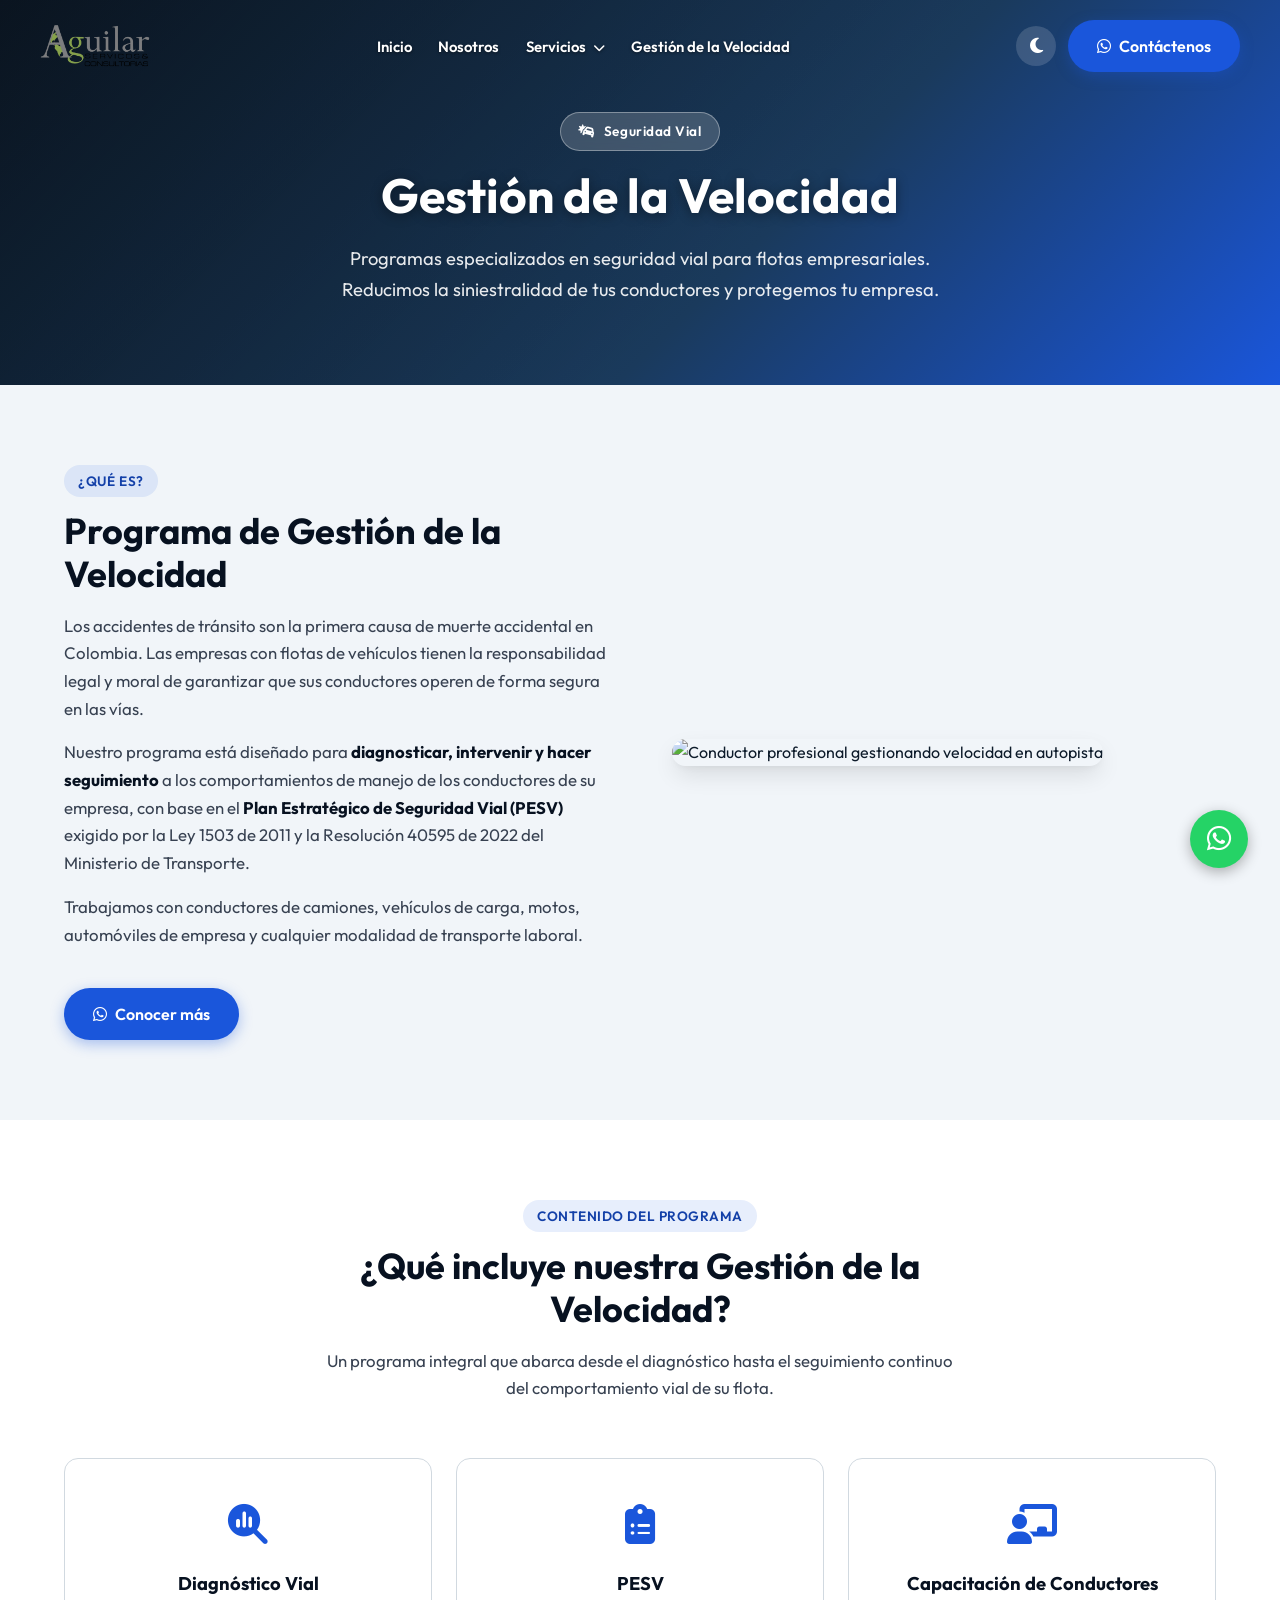
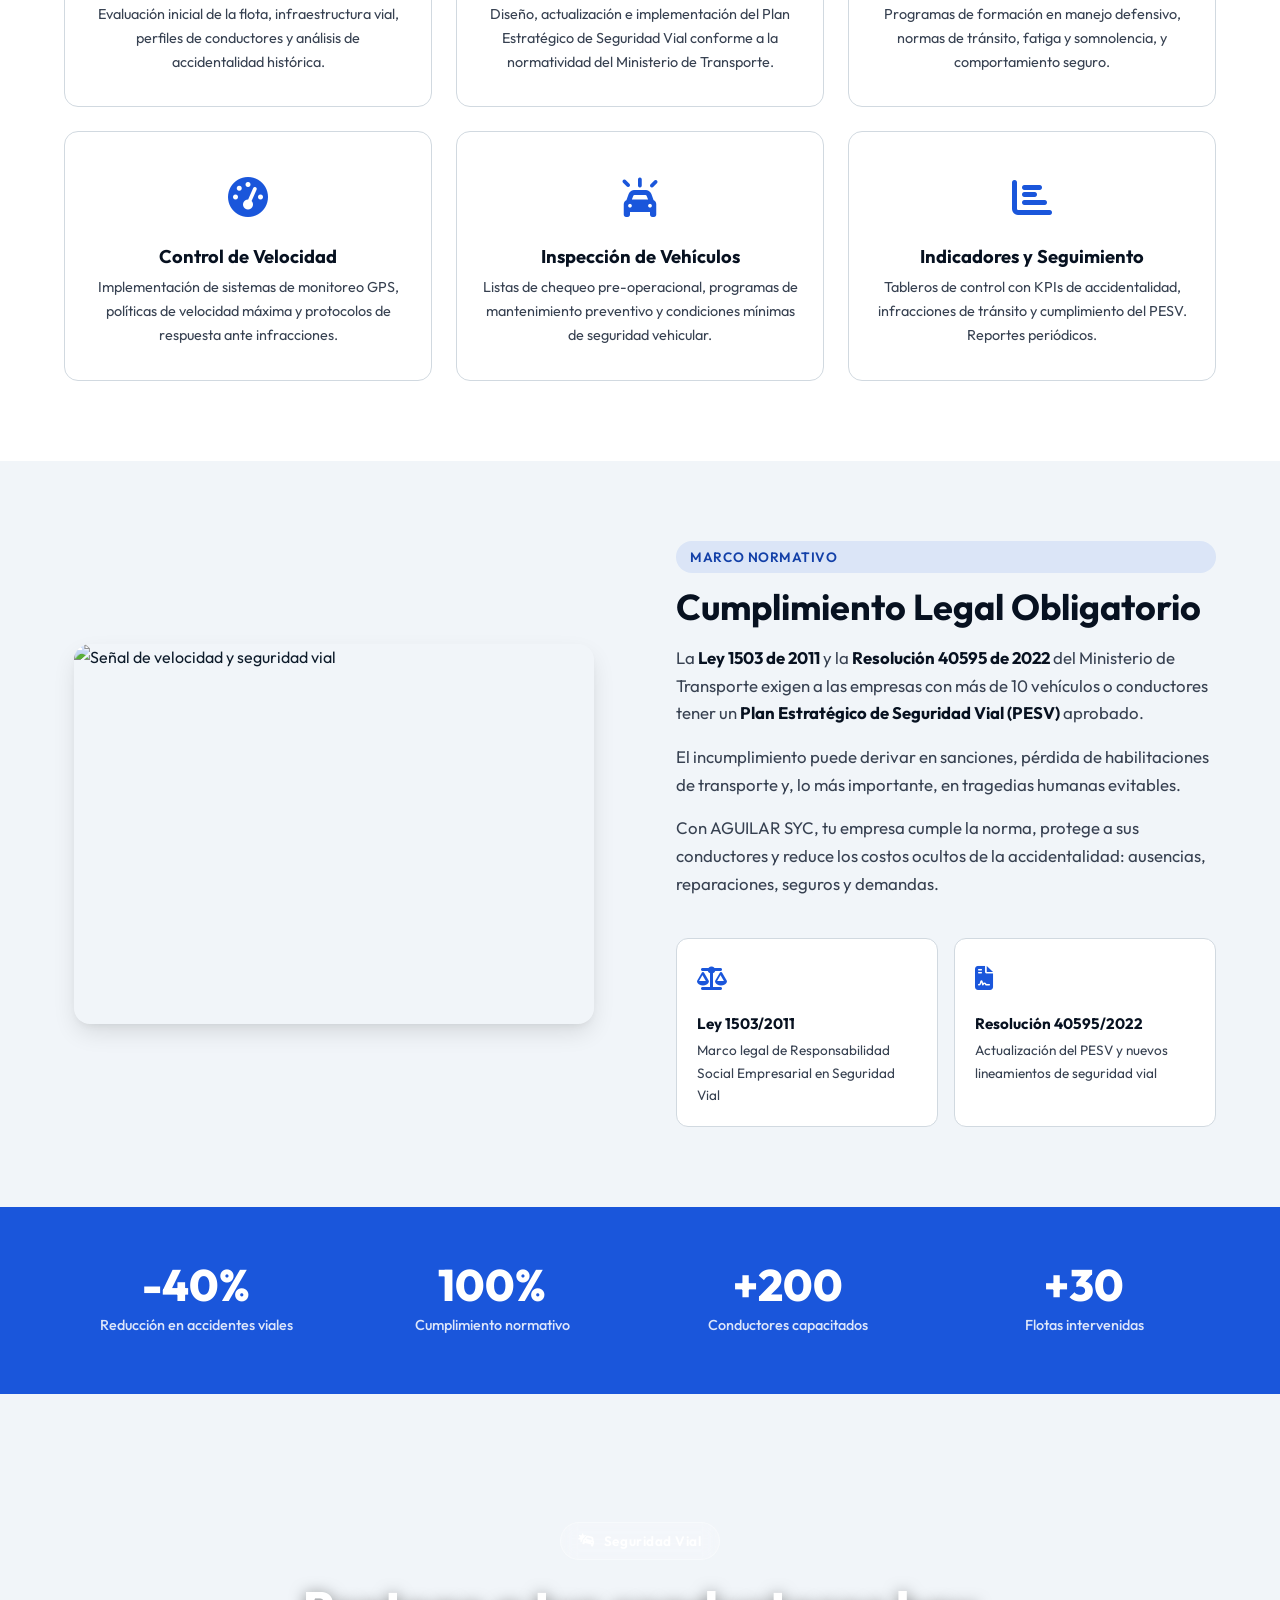
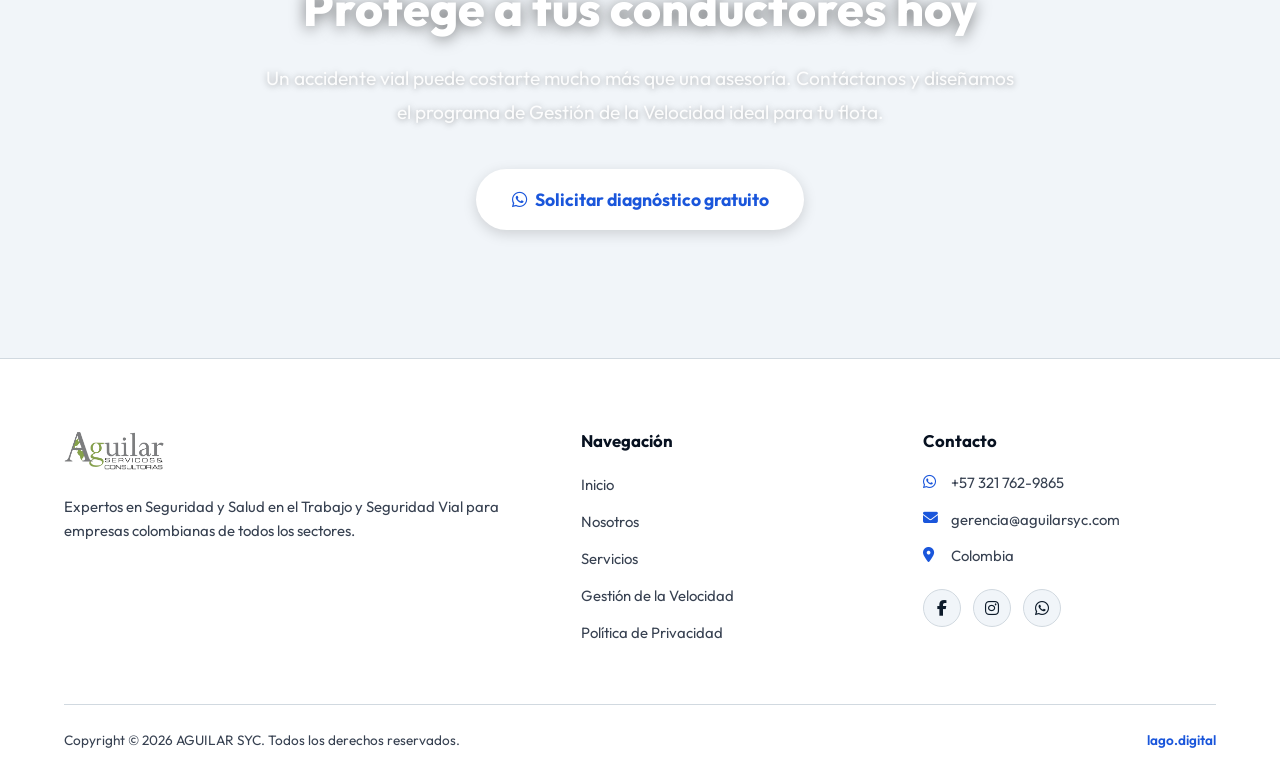
==== gestion-velocidad.html @ 6ddba689 "Actualizacion de Pagina fredy con cambios locales" ====
<!DOCTYPE html>
<html lang="es-CO">
<head>
    <meta charset="UTF-8">
    <meta http-equiv="X-UA-Compatible" content="IE=edge">
    <meta name="viewport" content="width=device-width, initial-scale=1.0">
    <title>Gestión de la Velocidad | AGUILAR SYC - Seguridad Vial Empresarial</title>
    <meta name="description" content="Programa de Gestión de la Velocidad de AGUILAR SYC: seguridad vial para flotas y conductores de empresa en Colombia.">
    <link rel="shortcut icon" type="image/x-icon" href="https://aguilarsyc.com.co/web/image/website/1/favicon?unique=c0fa004">
    <link rel="stylesheet" href="https://cdnjs.cloudflare.com/ajax/libs/font-awesome/6.4.0/css/all.min.css">
    <link rel="stylesheet" href="style.css">
    <script src="script.js" defer></script>
</head>
<body>

    <!-- Header -->
    <header id="header" class="scrolled">
        <div class="container navbar">
            <a href="index.html" class="navbar-brand">
                <img src="files/AGUILAR%20SYC.png" alt="Logo de AGUILAR SYC">
            </a>
            <nav>
                <ul class="nav-menu" id="nav-menu">
                    <li><a href="index.html" class="nav-link">Inicio</a></li>
                    <li><a href="nosotros.html" class="nav-link">Nosotros</a></li>
                    <li class="nav-item-dropdown">
                        <a href="servicios.html" class="nav-link">Servicios <i class="fa-solid fa-chevron-down" style="font-size:0.75rem;margin-left:0.25rem;"></i></a>
                        <ul class="dropdown-menu">
                            <li class="dropdown-item"><a href="servicios.html#consultoria">Consultoría y Asesoría Empresarial</a></li>
                            <li class="dropdown-item"><a href="servicios.html#diseno-sst">Diseño, Implementación y Seguimiento SG-SST</a></li>
                            <li class="dropdown-item"><a href="servicios.html#teach-home">Teach Home Safety</a></li>
                            <li class="dropdown-item"><a href="servicios.html#brigadas">Brigadas de Emergencia</a></li>
                            <li class="dropdown-item"><a href="servicios.html#planes">Planes de Emergencia</a></li>
                            <li class="dropdown-item"><a href="servicios.html#quimico">Asesoría Peligro Químico</a></li>
                            <li class="dropdown-item"><a href="servicios.html#puestos">Análisis Puestos de Trabajo</a></li>
                            <li class="dropdown-item"><a href="servicios.html#higiene">Higiene Industrial - SG-SST</a></li>
                            <li class="dropdown-item"><a href="servicios.html#recurso-humano">Administración Recurso Humano</a></li>
                        </ul>
                    </li>
                    <li><a href="gestion-velocidad.html" class="nav-link active">Gestión de la Velocidad</a></li>
                </ul>
            </nav>
            <div class="nav-actions">
                <button class="theme-toggle" id="theme-toggle" aria-label="Cambiar tema">
                    <i class="fa-solid fa-moon"></i>
                </button>
                <a href="https://wa.me/573217629865" class="btn btn-primary" target="_blank">
                    <i class="fa-brands fa-whatsapp"></i> Contáctenos
                </a>
            </div>
            <button class="menu-btn" id="menu-btn" aria-label="Abrir menú">
                <span></span><span></span><span></span>
            </button>
        </div>
    </header>

    <main>
        <!-- Page Hero -->
        <div class="page-hero" style="background: linear-gradient(135deg, #0d1b2a 0%, #1a3a5c 60%, #1a56db 100%);">
            <div class="container">
                <span class="hero-badge" style="margin-bottom:1rem;"><i class="fa-solid fa-car-burst"></i> Seguridad Vial</span>
                <h1>Gestión de la Velocidad</h1>
                <p>Programas especializados en seguridad vial para flotas empresariales. Reducimos la siniestralidad de tus conductores y protegemos tu empresa.</p>
            </div>
        </div>

        <!-- Intro Section -->
        <section class="page-section light" id="intro">
            <div class="container">
                <div class="about-grid">
                    <div data-fade>
                        <span class="section-tag">¿Qué es?</span>
                        <h2>Programa de Gestión de la Velocidad</h2>
                        <p>Los accidentes de tránsito son la primera causa de muerte accidental en Colombia. Las empresas con flotas de vehículos tienen la responsabilidad legal y moral de garantizar que sus conductores operen de forma segura en las vías.</p>
                        <p>Nuestro programa está diseñado para <strong>diagnosticar, intervenir y hacer seguimiento</strong> a los comportamientos de manejo de los conductores de su empresa, con base en el <strong>Plan Estratégico de Seguridad Vial (PESV)</strong> exigido por la Ley 1503 de 2011 y la Resolución 40595 de 2022 del Ministerio de Transporte.</p>
                        <p>Trabajamos con conductores de camiones, vehículos de carga, motos, automóviles de empresa y cualquier modalidad de transporte laboral.</p>
                        <a href="https://wa.me/573217629865" class="btn btn-primary" style="margin-top:1.5rem;" target="_blank">
                            <i class="fa-brands fa-whatsapp"></i> Conocer más
                        </a>
                    </div>
                    <div data-fade>
                        <img src="https://images.unsplash.com/photo-1449965408869-eaa3f722e40d?auto=format&fit=crop&w=800&q=80" 
                             alt="Conductor profesional gestionando velocidad en autopista" 
                             class="section-img rounded-img" style="width:100%;height:420px;">
                    </div>
                </div>
            </div>
        </section>

        <!-- Qué incluye el programa -->
        <section class="page-section alt" id="componentes">
            <div class="container">
                <div class="section-header" data-fade>
                    <span class="section-tag">Contenido del Programa</span>
                    <h2>¿Qué incluye nuestra Gestión de la Velocidad?</h2>
                    <p>Un programa integral que abarca desde el diagnóstico hasta el seguimiento continuo del comportamiento vial de su flota.</p>
                </div>
                <div class="highlight-grid" data-fade>
                    <div class="highlight-card">
                        <div class="h-icon"><i class="fa-solid fa-magnifying-glass-chart"></i></div>
                        <h4>Diagnóstico Vial</h4>
                        <p>Evaluación inicial de la flota, infraestructura vial, perfiles de conductores y análisis de accidentalidad histórica.</p>
                    </div>
                    <div class="highlight-card">
                        <div class="h-icon"><i class="fa-solid fa-clipboard-list"></i></div>
                        <h4>PESV</h4>
                        <p>Diseño, actualización e implementación del Plan Estratégico de Seguridad Vial conforme a la normatividad del Ministerio de Transporte.</p>
                    </div>
                    <div class="highlight-card">
                        <div class="h-icon"><i class="fa-solid fa-chalkboard-user"></i></div>
                        <h4>Capacitación de Conductores</h4>
                        <p>Programas de formación en manejo defensivo, normas de tránsito, fatiga y somnolencia, y comportamiento seguro.</p>
                    </div>
                    <div class="highlight-card">
                        <div class="h-icon"><i class="fa-solid fa-gauge-high"></i></div>
                        <h4>Control de Velocidad</h4>
                        <p>Implementación de sistemas de monitoreo GPS, políticas de velocidad máxima y protocolos de respuesta ante infracciones.</p>
                    </div>
                    <div class="highlight-card">
                        <div class="h-icon"><i class="fa-solid fa-car-on"></i></div>
                        <h4>Inspección de Vehículos</h4>
                        <p>Listas de chequeo pre-operacional, programas de mantenimiento preventivo y condiciones mínimas de seguridad vehicular.</p>
                    </div>
                    <div class="highlight-card">
                        <div class="h-icon"><i class="fa-solid fa-chart-bar"></i></div>
                        <h4>Indicadores y Seguimiento</h4>
                        <p>Tableros de control con KPIs de accidentalidad, infracciones de tránsito y cumplimiento del PESV. Reportes periódicos.</p>
                    </div>
                </div>
            </div>
        </section>

        <!-- Por qué es importante -->
        <section class="page-section light" id="importancia">
            <div class="container">
                <div class="grid-row">
                    <div class="grid-col-img" data-fade>
                        <img src="https://images.unsplash.com/photo-1558618666-fcd25c85cd64?auto=format&fit=crop&w=800&q=80" 
                             alt="Señal de velocidad y seguridad vial" 
                             class="section-img rounded-img">
                    </div>
                    <div class="grid-col-text" data-fade>
                        <span class="section-tag">Marco Normativo</span>
                        <h2>Cumplimiento Legal Obligatorio</h2>
                        <p>La <strong>Ley 1503 de 2011</strong> y la <strong>Resolución 40595 de 2022</strong> del Ministerio de Transporte exigen a las empresas con más de 10 vehículos o conductores tener un <strong>Plan Estratégico de Seguridad Vial (PESV)</strong> aprobado.</p>
                        <p>El incumplimiento puede derivar en sanciones, pérdida de habilitaciones de transporte y, lo más importante, en tragedias humanas evitables.</p>
                        <p>Con AGUILAR SYC, tu empresa cumple la norma, protege a sus conductores y reduce los costos ocultos de la accidentalidad: ausencias, reparaciones, seguros y demandas.</p>
                        <div class="about-values" style="grid-template-columns: 1fr 1fr; margin-top:1.5rem; gap:1rem;">
                            <div class="value-card" style="padding:1.25rem; text-align:left;">
                                <div class="value-icon" style="font-size:1.5rem; width:44px; height:44px;"><i class="fa-solid fa-scale-balanced"></i></div>
                                <h4 style="font-size:0.95rem;">Ley 1503/2011</h4>
                                <p style="font-size:0.85rem; margin:0;">Marco legal de Responsabilidad Social Empresarial en Seguridad Vial</p>
                            </div>
                            <div class="value-card" style="padding:1.25rem; text-align:left;">
                                <div class="value-icon" style="font-size:1.5rem; width:44px; height:44px;"><i class="fa-solid fa-file-contract"></i></div>
                                <h4 style="font-size:0.95rem;">Resolución 40595/2022</h4>
                                <p style="font-size:0.85rem; margin:0;">Actualización del PESV y nuevos lineamientos de seguridad vial</p>
                            </div>
                        </div>
                    </div>
                </div>
            </div>
        </section>

        <!-- Estadísticas de impacto -->
        <section class="stats-section">
            <div class="container">
                <div class="stats-grid" data-fade>
                    <div class="stat-item">
                        <span class="stat-number">-40%</span>
                        <span class="stat-label">Reducción en accidentes viales</span>
                    </div>
                    <div class="stat-item">
                        <span class="stat-number">100%</span>
                        <span class="stat-label">Cumplimiento normativo</span>
                    </div>
                    <div class="stat-item">
                        <span class="stat-number">+200</span>
                        <span class="stat-label">Conductores capacitados</span>
                    </div>
                    <div class="stat-item">
                        <span class="stat-number">+30</span>
                        <span class="stat-label">Flotas intervenidas</span>
                    </div>
                </div>
            </div>
        </section>

        <!-- CTA Final -->
        <section class="callout-section">
            <div class="container" data-fade>
                <span class="hero-badge"><i class="fa-solid fa-car-burst"></i> Seguridad Vial</span>
                <h2>Protege a tus conductores hoy</h2>
                <p class="lead">Un accidente vial puede costarte mucho más que una asesoría. Contáctanos y diseñamos el programa de Gestión de la Velocidad ideal para tu flota.</p>
                <a href="https://wa.me/573217629865" class="btn btn-white btn-lg" target="_blank">
                    <i class="fa-brands fa-whatsapp"></i> Solicitar diagnóstico gratuito
                </a>
            </div>
        </section>
    </main>

    <!-- Footer -->
    <footer>
        <div class="container">
            <div class="footer-grid">
                <div class="footer-col">
                    <img src="files/AGUILAR%20SYC.png" alt="Logo AGUILAR SYC" style="height:40px; margin-bottom:1rem;">
                    <p>Expertos en Seguridad y Salud en el Trabajo y Seguridad Vial para empresas colombianas de todos los sectores.</p>
                </div>
                <div class="footer-col">
                    <h4>Navegación</h4>
                    <ul class="footer-links">
                        <li><a href="index.html">Inicio</a></li>
                        <li><a href="nosotros.html">Nosotros</a></li>
                        <li><a href="servicios.html">Servicios</a></li>
                        <li><a href="gestion-velocidad.html">Gestión de la Velocidad</a></li>
                        <li><a href="https://aguilarsyc.com.co/privacy" target="_blank">Política de Privacidad</a></li>
                    </ul>
                </div>
                <div class="footer-col">
                    <h4>Contacto</h4>
                    <ul class="contact-info">
                        <li><i class="fa-brands fa-whatsapp"></i><a href="https://wa.me/573217629865" target="_blank">+57 321 762-9865</a></li>
                        <li><i class="fa-solid fa-envelope"></i><a href="mailto:gerencia@aguilarsyc.com">gerencia@aguilarsyc.com</a></li>
                        <li><i class="fa-solid fa-location-dot"></i><span>Colombia</span></li>
                    </ul>
                    <div class="social-share">
                        <a href="https://aguilarsyc.com.co/website/social/facebook" class="social-icon" target="_blank" aria-label="Facebook"><i class="fa-brands fa-facebook-f"></i></a>
                        <a href="https://aguilarsyc.com.co/website/social/instagram" class="social-icon" target="_blank" aria-label="Instagram"><i class="fa-brands fa-instagram"></i></a>
                        <a href="https://wa.me/573217629865" class="social-icon" target="_blank" aria-label="WhatsApp"><i class="fa-brands fa-whatsapp"></i></a>
                    </div>
                </div>
            </div>
            <div class="copyright">
                <span>Copyright &copy; 2026 AGUILAR SYC. Todos los derechos reservados.</span>
                <a href="https://lago.digital/" target="_blank">lago.digital</a>
            </div>
        </div>
    </footer>

    <a href="https://wa.me/573217629865" class="whatsapp-float" target="_blank" aria-label="Chat en WhatsApp">
        <i class="fa-brands fa-whatsapp"></i>
    </a>
</body>
</html>
---- style.css ----
/* ==========================================================================
   AGUILAR SYC - Modern & High-Performance Stylesheet v2
   ========================================================================== */

/* Google Fonts Import */
@import url('https://fonts.googleapis.com/css2?family=Outfit:wght@300;400;500;600;700;800&display=swap');

/* ============================================================
   COLOR VARIABLES & THEMES
   ============================================================ */
:root {
    --primary: #1a56db;
    --primary-hover: #1340a8;
    --primary-rgb: 26, 86, 219;
    --accent: #f97316;
    --background: #f1f5f9;
    --surface: #ffffff;
    --surface-card: #ffffff;
    --text-main: #0d1b2a;         /* Muy oscuro para máximo contraste */
    --text-strong: #071120;
    --text-muted: #374151;        /* Gris oscuro, aún con buen contraste */
    --text-on-dark: #ffffff;
    --text-on-dark-muted: rgba(255,255,255,0.88);
    --border-color: #d1d9e0;
    --shadow-sm: 0 1px 3px 0 rgb(0 0 0 / 0.08);
    --shadow-md: 0 4px 8px -1px rgb(0 0 0 / 0.12), 0 2px 4px -2px rgb(0 0 0 / 0.08);
    --shadow-lg: 0 10px 25px -3px rgb(0 0 0 / 0.12), 0 4px 8px -4px rgb(0 0 0 / 0.08);
    --glass-bg: rgba(255,255,255,0.9);
    --glass-border: rgba(209,217,224,0.6);
    --hero-overlay: rgba(7,17,32,0.65);
    --section-tag-bg: rgba(26,86,219,0.1);
    --section-tag-color: #1340a8;
}

[data-theme="dark"] {
    --primary: #4f83f7;
    --primary-hover: #7aa3fa;
    --primary-rgb: 79, 131, 247;
    --accent: #fb923c;
    --background: #08101d;
    --surface: #0f1e31;
    --surface-card: #162840;
    --text-main: #e8f0fe;         /* Casi blanco para modo oscuro */
    --text-strong: #f0f6ff;
    --text-muted: #a8bcd4;        /* Gris claro con buen contraste */
    --text-on-dark: #ffffff;
    --text-on-dark-muted: rgba(255,255,255,0.88);
    --border-color: #243550;
    --shadow-sm: 0 1px 3px 0 rgb(0 0 0 / 0.3);
    --shadow-md: 0 4px 8px -1px rgb(0 0 0 / 0.35);
    --shadow-lg: 0 10px 25px -3px rgb(0 0 0 / 0.4);
    --glass-bg: rgba(8,16,29,0.92);
    --glass-border: rgba(79,131,247,0.2);
    --hero-overlay: rgba(5,10,20,0.72);
    --section-tag-bg: rgba(79,131,247,0.15);
    --section-tag-color: #7aa3fa;
}

/* ============================================================
   RESET & BASE
   ============================================================ */
*, *::before, *::after {
    margin: 0; padding: 0;
    box-sizing: border-box;
}

html { scroll-behavior: smooth; font-size: 16px; }

body {
    font-family: 'Outfit', sans-serif;
    background-color: var(--background);
    color: var(--text-main);
    line-height: 1.65;
    overflow-x: hidden;
    transition: background-color 0.4s ease, color 0.4s ease;
}

/* ============================================================
   LAYOUT
   ============================================================ */
.container {
    width: 100%;
    max-width: 1200px;
    margin: 0 auto;
    padding: 0 1.5rem;
}

section { padding: 5.5rem 0; position: relative; }

/* ============================================================
   TYPOGRAPHY - ALTO CONTRASTE
   ============================================================ */
h1, h2, h3, h4, h5, h6 {
    font-weight: 700;
    line-height: 1.2;
    color: var(--text-strong);    /* Texto muy oscuro en claro / muy claro en oscuro */
}

h1 { font-size: 3rem; margin-bottom: 1.25rem; }
h2 { font-size: 2.25rem; margin-bottom: 1rem; }
h3 { font-size: 1.35rem; margin-bottom: 0.75rem; }
h4 { font-size: 1.15rem; margin-bottom: 0.75rem; }

p {
    margin-bottom: 1rem;
    color: var(--text-muted);
    font-size: 1.05rem;
}

strong { color: var(--text-strong); font-weight: 700; }

.lead {
    font-size: 1.2rem;
    font-weight: 400;
    line-height: 1.75;
    color: var(--text-muted);
}

/* ============================================================
   SECTION HELPERS
   ============================================================ */
.section-tag {
    display: inline-block;
    padding: 0.3rem 0.9rem;
    background-color: var(--section-tag-bg);
    color: var(--section-tag-color);
    font-size: 0.85rem;
    font-weight: 600;
    border-radius: 50px;
    letter-spacing: 0.04em;
    margin-bottom: 0.75rem;
    text-transform: uppercase;
}

.section-header {
    text-align: center;
    max-width: 650px;
    margin: 0 auto 3.5rem auto;
}

.section-header p { color: var(--text-muted); }

/* ============================================================
   BUTTONS
   ============================================================ */
.btn {
    display: inline-flex;
    align-items: center;
    justify-content: center;
    padding: 0.8rem 1.8rem;
    font-size: 1rem;
    font-weight: 600;
    border-radius: 50px;
    border: none;
    cursor: pointer;
    text-decoration: none;
    transition: all 0.3s ease;
    gap: 0.5rem;
    white-space: nowrap;
}

.btn-primary {
    background-color: var(--primary);
    color: #ffffff !important;
    box-shadow: 0 4px 14px rgba(var(--primary-rgb), 0.35);
}
.btn-primary:hover {
    background-color: var(--primary-hover);
    transform: translateY(-2px);
    box-shadow: 0 6px 20px rgba(var(--primary-rgb), 0.45);
}

.btn-outline-primary {
    background-color: transparent;
    color: var(--primary) !important;
    border: 2px solid var(--primary);
}
.btn-outline-primary:hover {
    background-color: var(--primary);
    color: #ffffff !important;
    transform: translateY(-2px);
}

.btn-white {
    background-color: #ffffff;
    color: var(--primary) !important;
    font-weight: 700;
    box-shadow: 0 4px 14px rgba(0,0,0,0.15);
}
.btn-white:hover {
    background-color: #f0f6ff;
    transform: translateY(-2px);
    box-shadow: 0 6px 20px rgba(0,0,0,0.2);
}

.btn-lg { padding: 1rem 2.2rem; font-size: 1.1rem; }

/* ============================================================
   HEADER & NAVIGATION
   ============================================================ */
header {
    position: fixed;
    top: 0; left: 0;
    width: 100%;
    z-index: 1000;
    transition: all 0.35s ease;
}

/* Translucent initially on hero; solidifies on scroll */
header.scrolled {
    background-color: var(--glass-bg);
    backdrop-filter: blur(14px);
    -webkit-backdrop-filter: blur(14px);
    border-bottom: 1px solid var(--glass-border);
    box-shadow: var(--shadow-md);
}

.navbar {
    display: flex;
    align-items: center;
    justify-content: space-between;
    padding: 1.25rem 0;
    transition: padding 0.3s ease;
}
header.scrolled .navbar { padding: 0.75rem 0; }

.navbar-brand img {
    height: 44px;
    display: block;
    transition: transform 0.3s ease;
}
.navbar-brand img:hover { transform: scale(1.05); }

/* Nav Menu */
.nav-menu {
    display: flex;
    align-items: center;
    list-style: none;
    gap: 0.25rem;
}

.nav-link {
    color: var(--text-main);
    text-decoration: none;
    font-weight: 600;
    font-size: 0.93rem;
    padding: 0.5rem 0.7rem;
    border-radius: 6px;
    transition: color 0.25s, background 0.25s;
    position: relative;
}
.nav-link:hover { color: var(--primary); background-color: var(--section-tag-bg); }
.nav-link.active { color: var(--primary); }

/* On top of hero (not scrolled), ensure legibility */
header:not(.scrolled) .nav-link { color: #ffffff; text-shadow: 0 1px 3px rgba(0,0,0,0.5); }
header:not(.scrolled) .nav-link:hover { color: #ffffff; background-color: rgba(255,255,255,0.15); }
header:not(.scrolled) .theme-toggle { color: #ffffff; background-color: rgba(255,255,255,0.15); }

/* Dropdown */
.nav-item-dropdown { position: relative; }

.dropdown-menu {
    position: absolute;
    top: calc(100% + 8px);
    left: 0;
    background-color: var(--surface);
    border: 1px solid var(--border-color);
    border-radius: 10px;
    box-shadow: var(--shadow-lg);
    list-style: none;
    min-width: 270px;
    opacity: 0;
    visibility: hidden;
    transform: translateY(8px);
    transition: all 0.25s ease;
    z-index: 200;
    padding: 0.4rem 0;
}
.nav-item-dropdown:hover .dropdown-menu {
    opacity: 1; visibility: visible; transform: translateY(0);
}

.dropdown-item a {
    display: block;
    padding: 0.65rem 1.25rem;
    color: var(--text-main);        /* Alto contraste en dropdown */
    text-decoration: none;
    font-size: 0.9rem;
    font-weight: 500;
    transition: background 0.2s, color 0.2s;
}
.dropdown-item a:hover {
    background-color: var(--section-tag-bg);
    color: var(--primary);
}

/* Nav Actions */
.nav-actions {
    display: flex;
    align-items: center;
    gap: 0.75rem;
}

/* Theme Toggle */
.theme-toggle {
    background-color: rgba(var(--primary-rgb), 0.1);
    border: none;
    color: var(--text-main);
    font-size: 1.1rem;
    cursor: pointer;
    width: 40px; height: 40px;
    border-radius: 50%;
    display: flex;
    align-items: center;
    justify-content: center;
    transition: all 0.3s ease;
}
.theme-toggle:hover {
    background-color: var(--primary);
    color: #ffffff;
    transform: rotate(20deg);
}

/* Mobile Hamburger */
.menu-btn {
    display: none;
    flex-direction: column;
    justify-content: space-between;
    width: 28px; height: 20px;
    background: none; border: none;
    cursor: pointer; z-index: 1100;
}
.menu-btn span {
    width: 100%; height: 2.5px;
    background-color: var(--text-main);
    border-radius: 3px;
    transition: all 0.3s ease;
}
header:not(.scrolled) .menu-btn span { background-color: #ffffff; }

/* ============================================================
   HERO SECTION
   ============================================================ */
.hero {
    height: 92vh;
    min-height: 600px;
    display: flex;
    align-items: center;
    background-image:
        linear-gradient(var(--hero-overlay), var(--hero-overlay)),
        url('https://images.unsplash.com/photo-1504307651254-35680f356dfd?auto=format&fit=crop&w=1920&q=80');
    background-size: cover;
    background-position: center 30%;
    background-attachment: fixed;
    text-align: center;
    padding-top: 80px;
}

.hero-badge {
    display: inline-flex;
    align-items: center;
    gap: 0.5rem;
    padding: 0.45rem 1.1rem;
    background-color: rgba(255,255,255,0.18);
    border: 1px solid rgba(255,255,255,0.35);
    color: #ffffff;
    font-size: 0.85rem;
    font-weight: 600;
    border-radius: 50px;
    letter-spacing: 0.04em;
    margin-bottom: 1.25rem;
    backdrop-filter: blur(8px);
}

.hero h1 {
    color: #ffffff;
    font-size: 3.75rem;
    font-weight: 800;
    text-shadow: 0 2px 20px rgba(0,0,0,0.5);
    max-width: 820px;
    margin: 0 auto 1.5rem auto;
    line-height: 1.1;
}

.hero .lead {
    color: rgba(255,255,255,0.93);
    max-width: 600px;
    margin: 0 auto 2.5rem auto;
    text-shadow: 0 1px 8px rgba(0,0,0,0.4);
}

/* ============================================================
   STATS SECTION
   ============================================================ */
.stats-section {
    background-color: var(--primary);
    padding: 3.5rem 0;
}

.stats-grid {
    display: grid;
    grid-template-columns: repeat(4, 1fr);
    gap: 2rem;
}

.stat-item {
    text-align: center;
}

.stat-number {
    display: block;
    font-size: 2.75rem;
    font-weight: 800;
    color: #ffffff;
    line-height: 1;
    margin-bottom: 0.4rem;
}

.stat-label {
    display: block;
    font-size: 0.9rem;
    font-weight: 500;
    color: rgba(255,255,255,0.85);
}

/* ============================================================
   GRID SECTIONS (Text + Image)
   ============================================================ */
.section-light { background-color: var(--background); }
.section-alt   { background-color: var(--surface); }

.grid-row {
    display: grid;
    grid-template-columns: 1fr 1fr;
    gap: 4.5rem;
    align-items: center;
}

.grid-col-text { display: flex; flex-direction: column; }

.grid-col-img {
    display: flex;
    justify-content: center;
    align-items: center;
}

/* Real photos from Unsplash — styled like premium cards */
.section-img {
    width: 100%;
    max-width: 520px;
    height: 380px;
    object-fit: cover;
    filter: none;
    transition: transform 0.4s ease, box-shadow 0.4s ease;
}

.rounded-img {
    border-radius: 16px;
    box-shadow: var(--shadow-lg);
}

.section-img:hover {
    transform: translateY(-6px);
    box-shadow: 0 20px 40px rgba(0,0,0,0.18);
}

/* ============================================================
   CALLOUT SECTION (Brigadas / Dark bg)
   ============================================================ */
.callout-section {
    background-image:
        linear-gradient(var(--hero-overlay), var(--hero-overlay)),
        url('https://images.unsplash.com/photo-1582213782179-e0d53f98f2ca?auto=format&fit=crop&w=1920&q=80');
    background-size: cover;
    background-position: center;
    background-attachment: fixed;
    text-align: center;
    padding: 8rem 0;
}

.callout-section .hero-badge { margin-bottom: 1.25rem; }

.callout-section h2 {
    color: #ffffff;
    font-size: 3rem;
    font-weight: 800;
    text-shadow: 0 2px 15px rgba(0,0,0,0.5);
    margin-bottom: 1.5rem;
}

.callout-section .lead {
    color: rgba(255,255,255,0.92);
    max-width: 750px;
    margin: 0 auto 2.5rem auto;
    text-shadow: 0 1px 6px rgba(0,0,0,0.35);
}

/* ============================================================
   SERVICE CARDS
   ============================================================ */
.services-grid {
    display: grid;
    grid-template-columns: repeat(3, 1fr);
    gap: 1.75rem;
}

.service-card {
    background-color: var(--surface-card);
    border: 1px solid var(--border-color);
    border-radius: 14px;
    padding: 2rem 1.75rem;
    transition: transform 0.3s ease, box-shadow 0.3s ease;
}
.service-card:hover {
    transform: translateY(-6px);
    box-shadow: var(--shadow-lg);
}

.service-icon {
    width: 56px; height: 56px;
    border-radius: 14px;
    background-color: var(--section-tag-bg);
    color: var(--primary);
    font-size: 1.5rem;
    display: flex;
    align-items: center;
    justify-content: center;
    margin-bottom: 1.25rem;
    transition: background 0.3s, color 0.3s;
}
.service-card:hover .service-icon {
    background-color: var(--primary);
    color: #ffffff;
}

.service-card h3 {
    color: var(--text-strong);       /* Título de tarjeta: máximo contraste */
    font-size: 1.1rem;
    margin-bottom: 0.6rem;
}
.service-card p {
    font-size: 0.92rem;
    color: var(--text-muted);
    margin: 0;
}

/* ============================================================
   PAGE HERO (sub-pages)
   ============================================================ */
.page-hero {
    background-color: var(--primary);
    padding: 7rem 0 5rem;
    text-align: center;
    position: relative;
    overflow: hidden;
}
.page-hero::before {
    content: '';
    position: absolute;
    inset: 0;
    background: linear-gradient(135deg, rgba(0,0,0,0.25) 0%, transparent 60%);
}
.page-hero .container { position: relative; z-index: 1; }
.page-hero h1 { color: #ffffff; font-size: 3rem; text-shadow: 0 2px 12px rgba(0,0,0,0.4); }
.page-hero p  { color: rgba(255,255,255,0.9); max-width:620px; margin: 0 auto; font-size:1.15rem; }

/* Page content sections */
.page-section { padding: 5rem 0; }
.page-section.alt { background-color: var(--surface); }
.page-section.light { background-color: var(--background); }

/* About (Nosotros) card grid */
.about-grid {
    display: grid;
    grid-template-columns: 1fr 1fr;
    gap: 4rem;
    align-items: center;
}

.about-values {
    display: grid;
    grid-template-columns: 1fr 1fr;
    gap: 1.5rem;
    margin-top: 2rem;
}

.value-card {
    background-color: var(--surface-card);
    border: 1px solid var(--border-color);
    border-radius: 12px;
    padding: 1.5rem;
    text-align: center;
}
.value-card .value-icon {
    font-size: 2rem;
    color: var(--primary);
    margin-bottom: 0.75rem;
}
.value-card h4 { color: var(--text-strong); font-size: 1rem; margin-bottom: 0.4rem; }
.value-card p  { font-size: 0.875rem; margin: 0; }

/* Service Detail Card */
.service-detail-card {
    display: grid;
    grid-template-columns: 340px 1fr;
    gap: 3rem;
    align-items: center;
    background-color: var(--surface-card);
    border: 1px solid var(--border-color);
    border-radius: 16px;
    padding: 2.5rem;
    margin-bottom: 2rem;
    transition: box-shadow 0.3s;
}
.service-detail-card:hover { box-shadow: var(--shadow-lg); }
.service-detail-card img {
    width: 100%;
    height: 240px;
    object-fit: cover;
    border-radius: 10px;
}
.service-detail-card h3 {
    color: var(--text-strong);
    font-size: 1.5rem;
    margin-bottom: 0.75rem;
}
.service-detail-card p { color: var(--text-muted); }

/* Gestión Velocidad highlights */
.highlight-grid {
    display: grid;
    grid-template-columns: repeat(3, 1fr);
    gap: 1.5rem;
    margin-top: 3rem;
}
.highlight-card {
    background-color: var(--surface-card);
    border: 1px solid var(--border-color);
    border-radius: 14px;
    padding: 2rem 1.5rem;
    text-align: center;
    transition: transform 0.3s, box-shadow 0.3s;
}
.highlight-card:hover { transform: translateY(-5px); box-shadow: var(--shadow-lg); }
.highlight-card .h-icon {
    font-size: 2.5rem;
    color: var(--primary);
    margin-bottom: 1rem;
}
.highlight-card h4 { color: var(--text-strong); margin-bottom: 0.5rem; }
.highlight-card p { font-size: 0.9rem; margin: 0; }

/* ============================================================
   FOOTER
   ============================================================ */
footer {
    background-color: var(--surface);
    border-top: 1px solid var(--border-color);
    padding: 4.5rem 0 2rem;
}

.footer-grid {
    display: grid;
    grid-template-columns: 1.6fr 1fr 1fr;
    gap: 3rem;
    margin-bottom: 3rem;
}

.footer-col h4 {
    font-size: 1.05rem;
    color: var(--text-strong);      /* Títulos del footer con máximo contraste */
    margin-bottom: 1.25rem;
    font-weight: 700;
}

.footer-col p { font-size: 0.93rem; }

.footer-links { list-style: none; }
.footer-links li { margin-bottom: 0.65rem; }
.footer-links a {
    color: var(--text-muted);
    text-decoration: none;
    font-size: 0.93rem;
    transition: color 0.25s;
}
.footer-links a:hover { color: var(--primary); }

.contact-info { list-style: none; }
.contact-info li {
    display: flex;
    align-items: flex-start;
    gap: 0.75rem;
    margin-bottom: 0.75rem;
    font-size: 0.93rem;
    color: var(--text-muted);
}
.contact-info i { color: var(--primary); margin-top: 0.2rem; min-width: 16px; }
.contact-info a {
    color: var(--text-muted);
    text-decoration: none;
    transition: color 0.25s;
}
.contact-info a:hover { color: var(--primary); }

.social-share { display: flex; gap: 0.75rem; margin-top: 1.25rem; }
.social-icon {
    display: flex;
    align-items: center;
    justify-content: center;
    width: 38px; height: 38px;
    border-radius: 50%;
    background-color: var(--background);
    color: var(--text-main);
    font-size: 1rem;
    text-decoration: none;
    border: 1px solid var(--border-color);
    transition: all 0.3s ease;
}
.social-icon:hover {
    background-color: var(--primary);
    color: #ffffff;
    border-color: var(--primary);
    transform: translateY(-3px);
}

.copyright {
    display: flex;
    justify-content: space-between;
    align-items: center;
    border-top: 1px solid var(--border-color);
    padding-top: 1.5rem;
    font-size: 0.85rem;
    color: var(--text-muted);
}
.copyright a {
    color: var(--primary);
    text-decoration: none;
    font-weight: 600;
}

/* ============================================================
   FLOATING WHATSAPP
   ============================================================ */
.whatsapp-float {
    position: fixed;
    bottom: 2rem; right: 2rem;
    background-color: #25d366;
    color: #ffffff;
    width: 58px; height: 58px;
    border-radius: 50%;
    display: flex;
    align-items: center;
    justify-content: center;
    font-size: 28px;
    box-shadow: 0 4px 14px rgba(0,0,0,0.3);
    z-index: 990;
    transition: all 0.3s ease;
    text-decoration: none;
}
.whatsapp-float:hover {
    transform: scale(1.12);
    box-shadow: 0 8px 20px rgba(0,0,0,0.35);
}

/* ============================================================
   ANIMATION
   ============================================================ */
[data-fade] {
    opacity: 0;
    transform: translateY(22px);
    transition: opacity 0.65s ease, transform 0.65s ease;
}
[data-fade].visible {
    opacity: 1;
    transform: translateY(0);
}

/* ============================================================
   RESPONSIVE
   ============================================================ */
@media (max-width: 1024px) {
    .stats-grid { grid-template-columns: repeat(2,1fr); }
    .services-grid { grid-template-columns: repeat(2,1fr); }
    .footer-grid { grid-template-columns: 1fr 1fr; }
    .footer-col:first-child { grid-column: span 2; }
    .about-grid { gap: 2.5rem; }
    .service-detail-card { grid-template-columns: 280px 1fr; }
    .highlight-grid { grid-template-columns: repeat(2,1fr); }
}

@media (max-width: 768px) {
    section { padding: 4rem 0; }

    /* Nav mobile */
    .menu-btn { display: flex; }

    .nav-menu {
        position: fixed;
        top: 0; right: -100%;
        width: 82%;
        max-width: 320px;
        height: 100vh;
        background-color: var(--surface);
        flex-direction: column;
        align-items: flex-start;
        padding: 5.5rem 1.75rem 2rem;
        box-shadow: -4px 0 24px rgba(0,0,0,0.18);
        transition: right 0.4s ease;
        z-index: 1050;
        overflow-y: auto;
        gap: 0.1rem;
    }
    .nav-menu.active { right: 0; }

    /* Mobile nav links — dark text always */
    .nav-menu .nav-link {
        color: var(--text-main) !important;
        text-shadow: none !important;
        width: 100%;
        font-size: 1rem;
        padding: 0.65rem 0.5rem;
        border-radius: 8px;
    }

    .menu-btn.active span:nth-child(1) { transform: rotate(45deg) translate(5px,6px); }
    .menu-btn.active span:nth-child(2) { opacity: 0; }
    .menu-btn.active span:nth-child(3) { transform: rotate(-45deg) translate(5px,-7px); }

    .nav-item-dropdown:hover .dropdown-menu {
        position: static;
        opacity: 1; visibility: visible;
        transform: none;
        box-shadow: none;
        border: none;
        border-left: 3px solid var(--primary);
        padding-left: 0.75rem;
        margin-top: 0.25rem;
        min-width: 100%;
        background-color: transparent;
    }
    .dropdown-item a { color: var(--text-muted) !important; }

    /* Layout */
    .grid-row { grid-template-columns: 1fr; gap: 2.5rem; }
    .grid-row.reverse-mobile .grid-col-img { grid-row: 1; }

    .hero h1 { font-size: 2.6rem; }
    .callout-section h2 { font-size: 2.25rem; }
    .page-hero h1 { font-size: 2.25rem; }

    .about-grid { grid-template-columns: 1fr; }
    .about-values { grid-template-columns: 1fr; }

    .service-detail-card { grid-template-columns: 1fr; }
    .service-detail-card img { height: 200px; }

    .section-img { height: 280px; }

    .services-grid { grid-template-columns: 1fr; }
    .stats-grid { grid-template-columns: repeat(2,1fr); gap: 1.25rem; }
    .highlight-grid { grid-template-columns: 1fr; }

    .nav-actions .btn { display: none; } /* Hide desktop CTA on mobile */
}

@media (max-width: 480px) {
    .hero h1 { font-size: 2.1rem; }
    .stats-grid { grid-template-columns: 1fr 1fr; }
    .stat-number { font-size: 2rem; }
    .footer-grid { grid-template-columns: 1fr; }
    .footer-col:first-child { grid-column: span 1; }
    .copyright { flex-direction: column; gap: 0.75rem; text-align: center; }
}
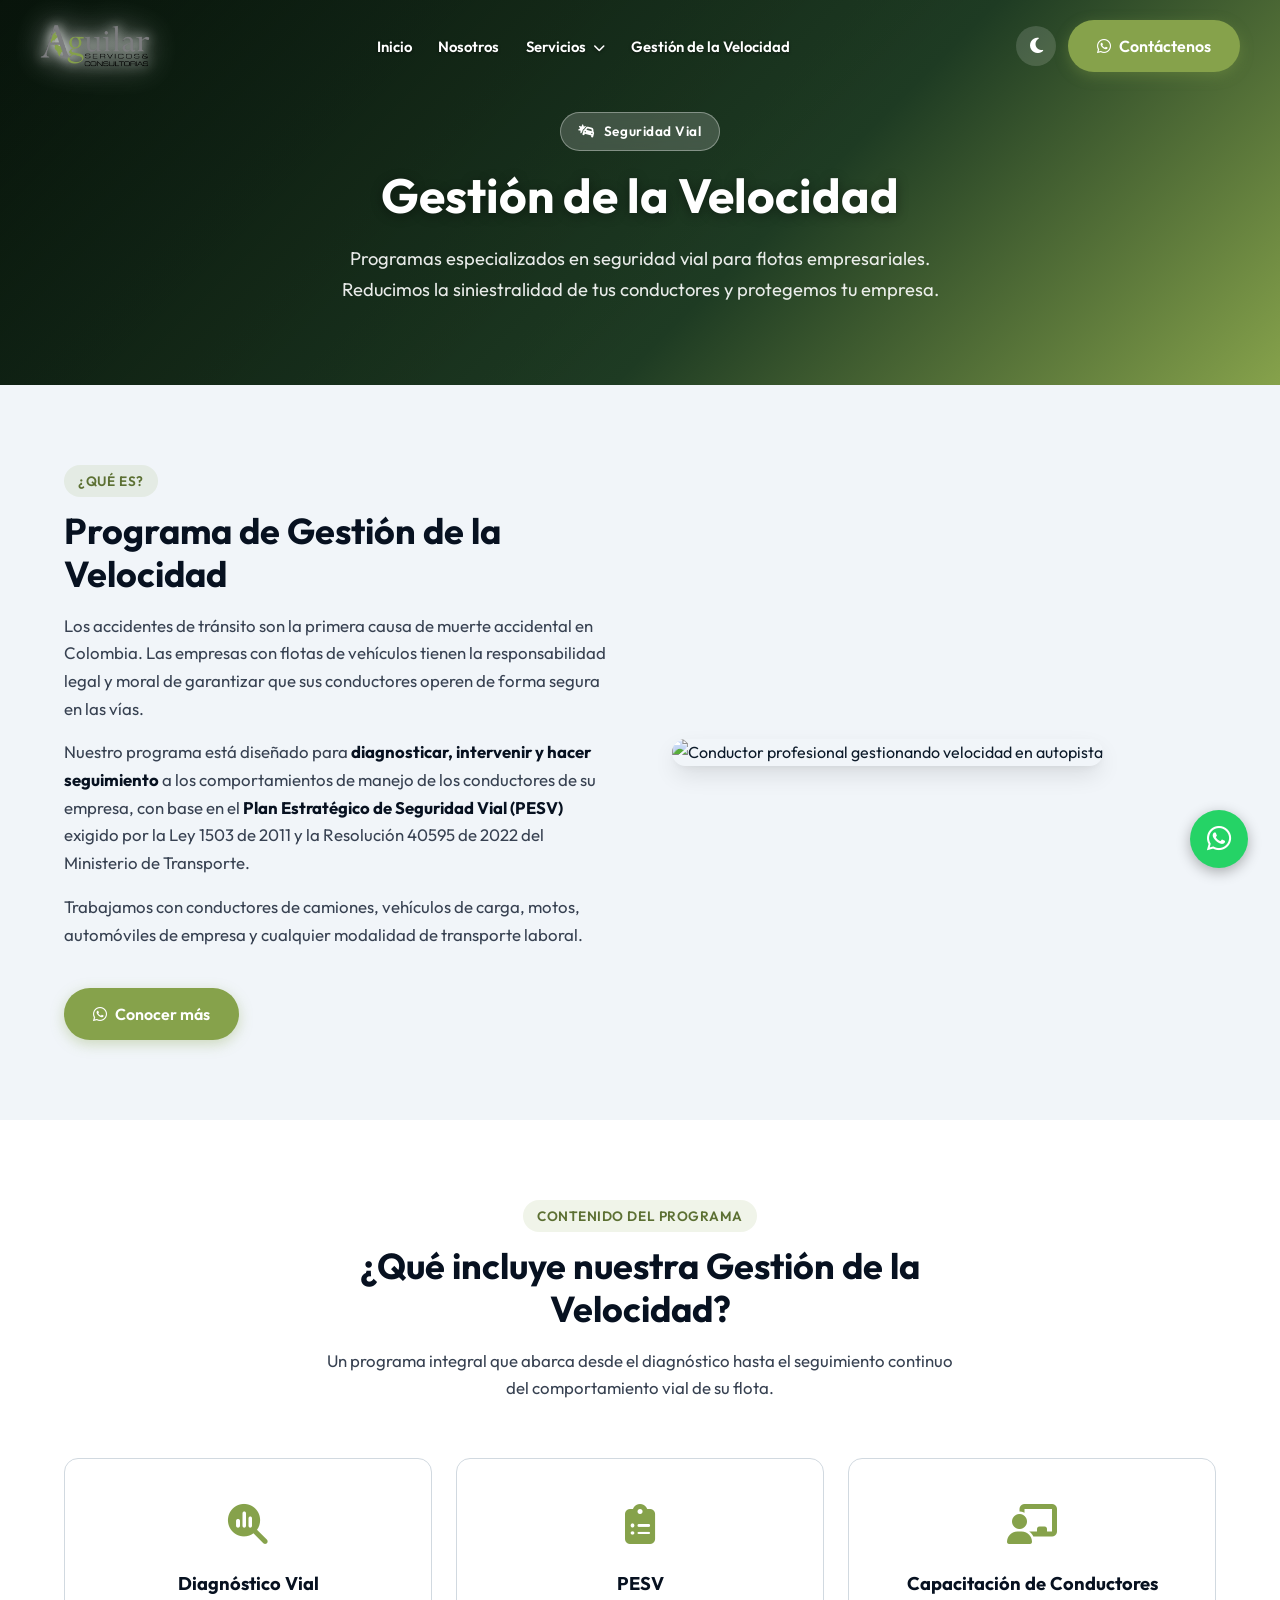
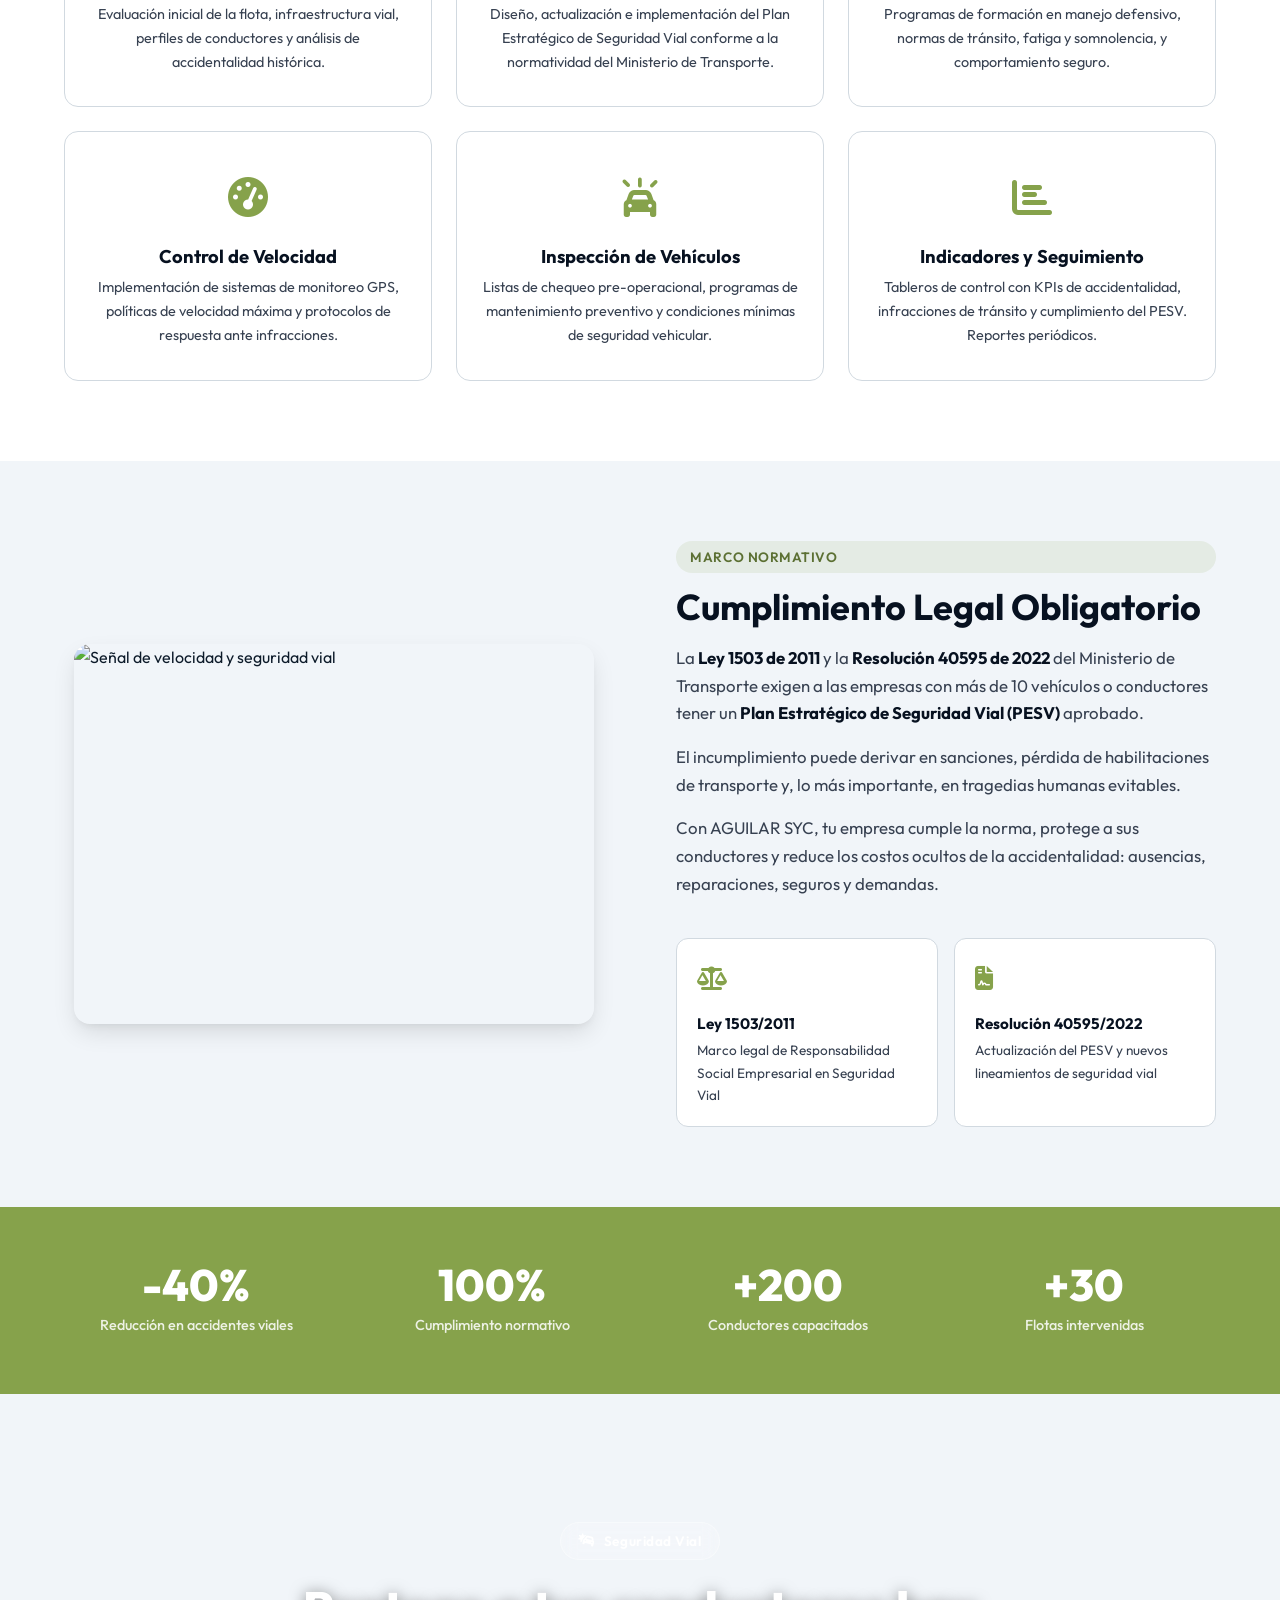
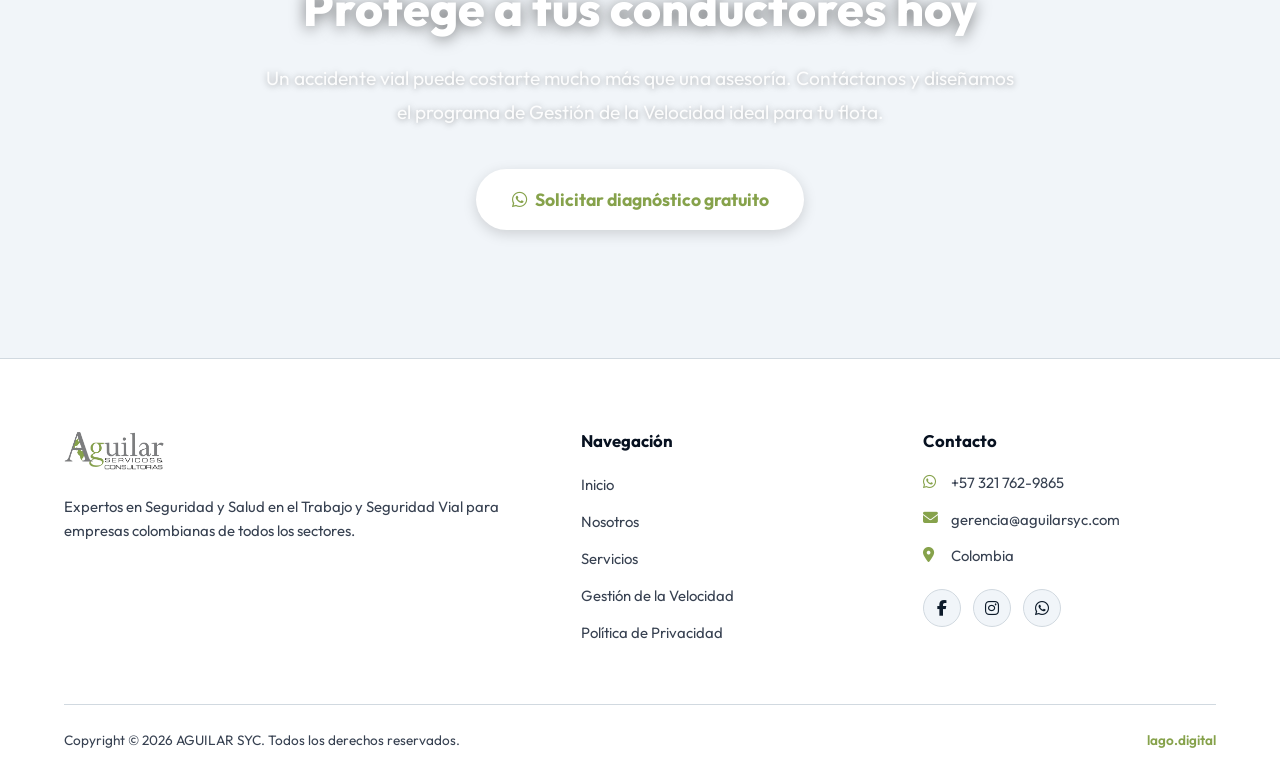
==== commit 934987cf: "dos aaa" ====
--- a/gestion-velocidad.html
+++ b/gestion-velocidad.html
@@ -56,7 +56,7 @@
 
     <main>
         <!-- Page Hero -->
-        <div class="page-hero" style="background: linear-gradient(135deg, #0d1b2a 0%, #1a3a5c 60%, #1a56db 100%);">
+        <div class="page-hero" style="background: linear-gradient(135deg, #0a1a0e 0%, #1e3b23 60%, #86a24b 100%);">
             <div class="container">
                 <span class="hero-badge" style="margin-bottom:1rem;"><i class="fa-solid fa-car-burst"></i> Seguridad Vial</span>
                 <h1>Gestión de la Velocidad</h1>
--- a/style.css
+++ b/style.css
@@ -9,10 +9,10 @@
    COLOR VARIABLES & THEMES
    ============================================================ */
 :root {
-    --primary: #1a56db;
-    --primary-hover: #1340a8;
-    --primary-rgb: 26, 86, 219;
-    --accent: #f97316;
+    --primary: #86a24b;
+    --primary-hover: #6d853b;
+    --primary-rgb: 134, 162, 75;
+    --accent: #d97706;
     --background: #f1f5f9;
     --surface: #ffffff;
     --surface-card: #ffffff;
@@ -28,32 +28,32 @@
     --glass-bg: rgba(255,255,255,0.9);
     --glass-border: rgba(209,217,224,0.6);
     --hero-overlay: rgba(7,17,32,0.65);
-    --section-tag-bg: rgba(26,86,219,0.1);
-    --section-tag-color: #1340a8;
+    --section-tag-bg: rgba(134, 162, 75, 0.12);
+    --section-tag-color: #5c7033;
 }
 
 [data-theme="dark"] {
-    --primary: #4f83f7;
-    --primary-hover: #7aa3fa;
-    --primary-rgb: 79, 131, 247;
-    --accent: #fb923c;
-    --background: #08101d;
-    --surface: #0f1e31;
-    --surface-card: #162840;
+    --primary: #a2c263;
+    --primary-hover: #b5d379;
+    --primary-rgb: 162, 194, 99;
+    --accent: #f59e0b;
+    --background: #050a06;
+    --surface: #0a120b;
+    --surface-card: #101c12;
     --text-main: #e8f0fe;         /* Casi blanco para modo oscuro */
     --text-strong: #f0f6ff;
     --text-muted: #a8bcd4;        /* Gris claro con buen contraste */
     --text-on-dark: #ffffff;
     --text-on-dark-muted: rgba(255,255,255,0.88);
-    --border-color: #243550;
+    --border-color: #192c1d;
     --shadow-sm: 0 1px 3px 0 rgb(0 0 0 / 0.3);
     --shadow-md: 0 4px 8px -1px rgb(0 0 0 / 0.35);
     --shadow-lg: 0 10px 25px -3px rgb(0 0 0 / 0.4);
-    --glass-bg: rgba(8,16,29,0.92);
-    --glass-border: rgba(79,131,247,0.2);
-    --hero-overlay: rgba(5,10,20,0.72);
-    --section-tag-bg: rgba(79,131,247,0.15);
-    --section-tag-color: #7aa3fa;
+    --glass-bg: rgba(5, 10, 6, 0.92);
+    --glass-border: rgba(162, 194, 99, 0.2);
+    --hero-overlay: rgba(3, 6, 4, 0.72);
+    --section-tag-bg: rgba(162, 194, 99, 0.15);
+    --section-tag-color: #cce69b;
 }
 
 /* ============================================================
@@ -188,7 +188,7 @@
     box-shadow: 0 4px 14px rgba(0,0,0,0.15);
 }
 .btn-white:hover {
-    background-color: #f0f6ff;
+    background-color: #f2f6eb;
     transform: translateY(-2px);
     box-shadow: 0 6px 20px rgba(0,0,0,0.2);
 }
@@ -227,9 +227,23 @@
 .navbar-brand img {
     height: 44px;
     display: block;
-    transition: transform 0.3s ease;
-}
-.navbar-brand img:hover { transform: scale(1.05); }
+    transition: transform 0.3s ease, filter 0.3s ease;
+    /* Retroiluminación blanca para que resalte tanto en fondos claros como oscuros */
+    filter: drop-shadow(0 0 6px rgba(255, 255, 255, 0.95)) drop-shadow(0 0 15px rgba(255, 255, 255, 0.7));
+}
+.navbar-brand img:hover {
+    transform: scale(1.05);
+    filter: drop-shadow(0 0 10px rgba(255, 255, 255, 1)) drop-shadow(0 0 22px rgba(255, 255, 255, 0.95));
+}
+
+/* Retroiluminación en Modo Oscuro */
+[data-theme="dark"] .navbar-brand img {
+    filter: drop-shadow(0 0 8px rgba(255, 255, 255, 0.95)) drop-shadow(0 0 18px rgba(255, 255, 255, 0.85));
+}
+[data-theme="dark"] .navbar-brand img:hover {
+    transform: scale(1.05);
+    filter: drop-shadow(0 0 12px rgba(255, 255, 255, 1)) drop-shadow(0 0 25px rgba(255, 255, 255, 0.95));
+}
 
 /* Nav Menu */
 .nav-menu {
